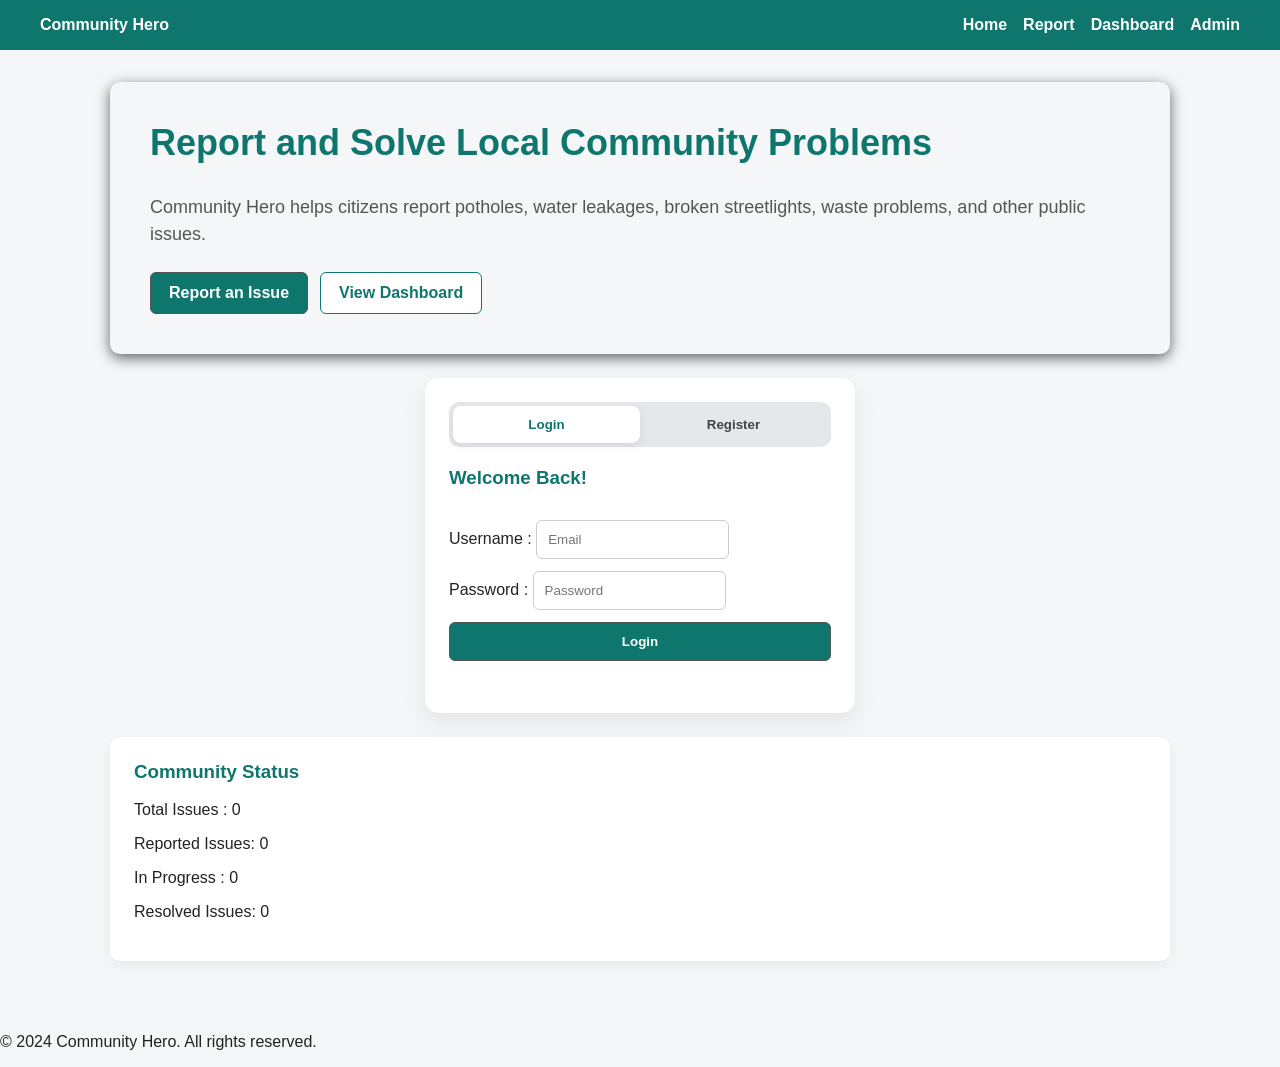
==== frontend/index.html @ 8b9e60cc "login and register module" ====
<!doctype html>
<html lang="en">
  <head>
    <meta charset="UTF-8" />
    <meta name="viewport" content="width=device-width, initial-scale=1.0" />
    <title>Community Hero</title>
    <link rel="stylesheet" href="style.css" />
  </head>
  <body data-page="home">
    <header class="topbar">
      <a class="brand" href="index.html">Community Hero</a>
      <nav>
        <a href="index.html">Home</a>
        <a href="report.html">Report</a>
        <a href="dashboard.html">Dashboard</a>
        <a href="admin.html">Admin</a>
      </nav>
    </header>

    <main>
      <section class="hero">
        <h1>Report and Solve Local Community Problems</h1>
        <p>
          Community Hero helps citizens report potholes, water leakages, broken
          streetlights, waste problems, and other public issues.
        </p>

        <div class="hero-actions">
          <a href="report.html" class="btn primary">Report an Issue</a>
          <a href="dashboard.html" class="btn secondary">View Dashboard</a>
        </div>
      </section>

      <section class="auth-section">
        <div class="auth-card">
          <div class="auth-tabs">
            <button class="auth-tab active" id="showLoginBtn" type="button">
              Login
            </button>
            <button class="auth-tab" id="showRegisterBtn" type="button">
              Register
            </button>
          </div>

          <form id="loginForm" class="auth-form">
            <h3>Welcome Back!</h3>
            <label for="loginEmail"
              >Username :
              <input
                type="email"
                id="loginEmail"
                placeholder="Email"
                required
              />
            </label>
            <label for="loginPassword"
              >Password :
              <input
                type="password"
                id="loginPassword"
                placeholder="Password"
                required
              />
            </label>
            <button class="btn primary" type="submit">Login</button>

            <p id="loginMessage"></p>
          </form>

          <form id="registerForm" class="auth-form hidden">
            <h3>Create an Account</h3>
            <label for="registerName"
              >Full Name :
              <input
                type="text"
                id="registerName"
                placeholder="Full Name"
                required
            /></label>
            <label for="registerEmail"
              >Email :
              <input
                type="email"
                id="registerEmail"
                placeholder="Email"
                required
            /></label>
            <label for="registerPassword"
              >Password :
              <input
                type="password"
                id="registerPassword"
                placeholder="Password"
                required
              />
            </label>
            <label for="confirmPassword"
              >Confirm Password :
              <input
                type="password"
                id="confirmPassword"
                placeholder="Confirm Password"
                required
            /></label>
            <button class="btn primary" type="submit">Register</button>

            <p id="registerMessage"></p>
          </form>
        </div>
      </section>

      <section class="card">
        <h3>Community Status</h3>

        <div id="communityStatus">
          <p>Total Issues : <span id="totalIssues">0</span></p>
          <p>Reported Issues: <span id="reportedIssues">0</span></p>
          <p>In Progress : <span id="inProgressIssues">0</span></p>
          <p>Resolved Issues: <span id="resolvedIssues">0</span></p>
        </div>
      </section>
    </main>

    <footer>
      <p>&copy; 2024 Community Hero. All rights reserved.</p>
    </footer>

    <script src="script.js"></script>
  </body>
</html>
---- frontend/style.css ----
* {
  box-sizing: border-box;
}

body {
  margin: 0;
  font-family: Arial, sans-serif;
  background-color: #f4f6f8;
  color: #222;
}

.topbar {
  background: #0f766e;
  color: #fff;
  padding: 16px 40px;
  display: flex;
  justify-content: space-between;
  align-items: center;
}

.topbar h2 {
  margin: 0;
  font-size: 1.5rem;
}

.topbar nav {
  display: flex;
  gap: 16px;
}

.topbar a {
  color: #fff;
  text-decoration: none;
  font-weight: bold;
}

.topbar a:hover {
  border: 1px solid #fff;
  border-radius: 4px;
  padding: 3px 6px;
  text-decoration: underline;
  color: brown;
}

main {
  max-width: 1100px;
  margin: 0 auto;
  padding: 32px 20px;
}

.hero {
  background: #f4f6f8;
  padding: 40px;
  border-radius: 10px;
  margin-bottom: 24px;
  box-shadow: 0 4px 14px rgba(0, 0, 0, 0.6);
}

.hero h1 {
  margin-top: 0;
  font-size: 36px;
  color: #0f766e;
}

.hero p {
  font-size: 18px;
  line-height: 1.5;
  color: #555;
}

.hero-actions {
  margin-top: 24px;
  display: flex;
  gap: 12px;
  flex-wrap: wrap;
}

.btn {
  border: #555;
  padding: 11px 18px;
  border-radius: 6px;
  cursor: pointer;
  text-decoration: none;
  font-weight: bold;
  display: inline-block;
  border: 1px solid #555;
}

.btn.primary {
  background: #0f766e;
  color: #fff;
}

.btn.secondary {
  background: #fff;
  color: #0f766e;
  border: 1px solid #0f766e;
}

.btn:hover {
  opacity: 1.9;
  cursor: pointer;
  color: bisque;
}

.cards {
  display: grid;
  grid-template-columns: repeat(auto-fit, minmax(250px, 1fr));
  gap: 24px;
}

.auth-section {
  display: flex;
  justify-content: center;
  margin-bottom: 24px;
}

.auth-card {
  width: 100%;
  max-width: 430px;
  background: white;
  padding: 24px;
  border-radius: 14px;
  box-shadow: 0 8px 24px rgba(0, 0, 0, 0.08);
}

.auth-tabs {
  display: grid;
  grid-template-columns: 1fr 1fr;
  background: #e5e7eb;
  padding: 4px;
  border-radius: 10px;
  margin-bottom: 20px;
}

.auth-tab {
  border: none;
  background: transparent;
  padding: 11px;
  border-radius: 8px;
  cursor: pointer;
  font-weight: bold;
  color: #444;
}

.auth-tab.active {
  background: white;
  color: #0f766e;
  box-shadow: 0 3px 10px rgba(0, 0, 0, 0.08);
}

.auth-form h3 {
  margin-top: 0;
  color: #0f766e;
}

.hidden {
  display: none;
}

.card {
  background: white;
  padding: 24px;
  border-radius: 10px;
  margin-bottom: 24px;
  box-shadow: 0 4px 14px rgba(0, 0, 0, 0.06);
}

.card h3 {
  margin-top: 0;
  color: #0f766e;
}

form {
  display: flex;
  flex-direction: column;
  gap: 12px;
}

input,
textarea,
select {
  padding: 11px;
  border: 1px solid #ccc;
  border-radius: 6px;
}

#loginMessage,
#registerMessage {
  margin-bottom: 0;
  font-weight: bold;
}

.success {
  color: green;
}

.error {
  color: red;
}

#statsBox p {
  font-size: 17px;
  margin: 8px 0;
}

#statsBox span {
  font-weight: bold;
  color: #0f766e;
}

@media (max-width: 700px) {
  .topbar {
    flex-direction: column;
    gap: 12px;
    align-items: flex-start;
  }

  .cards {
    grid-template-columns: 1fr;
  }

  .hero {
    padding: 24px;
  }

  .hero h1 {
    font-size: 28px;
  }
}
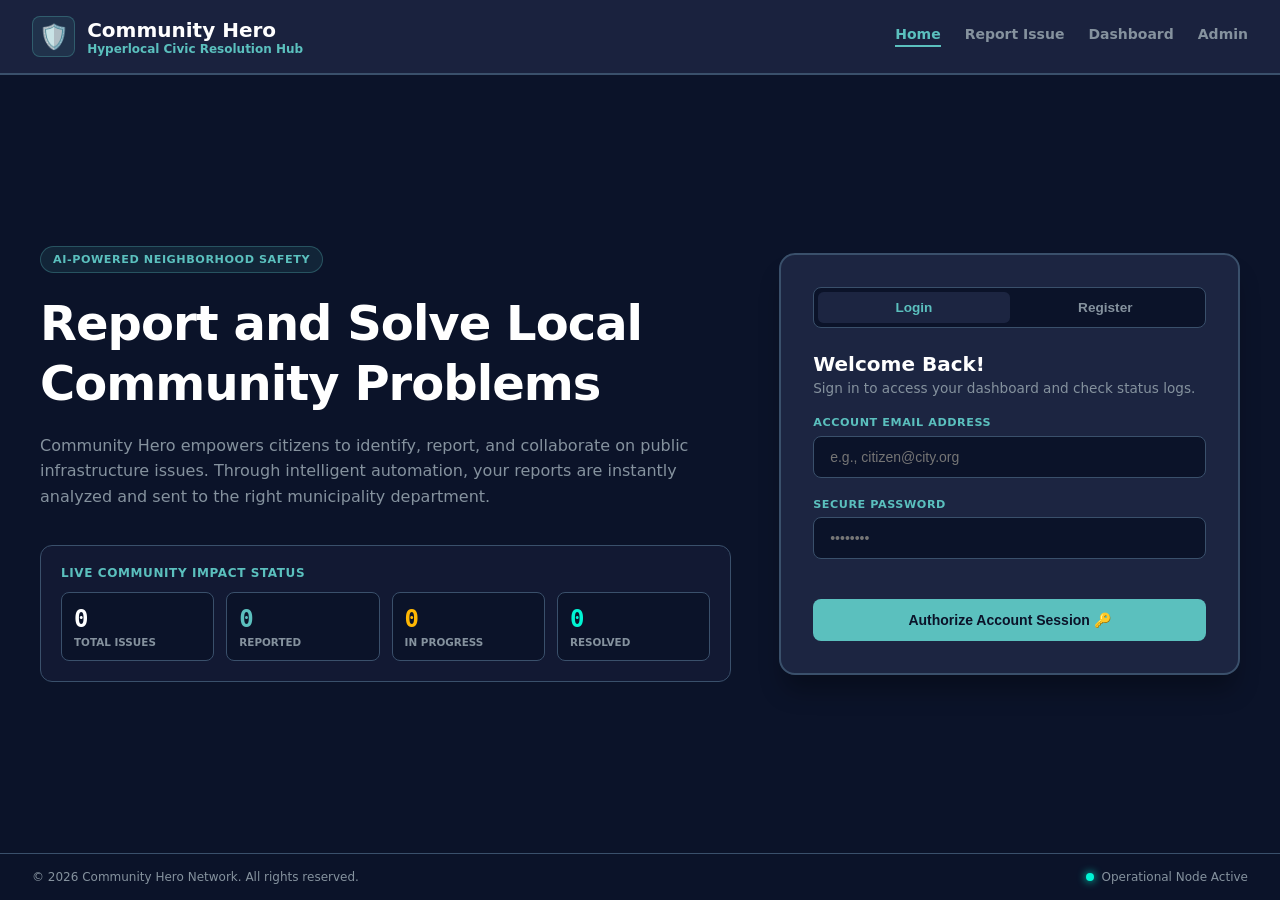
==== commit d36fbb46: "4 functionality done" ====
--- a/frontend/index.html
+++ b/frontend/index.html
@@ -1,130 +1,124 @@
-<!doctype html>
+<!DOCTYPE html>
 <html lang="en">
-  <head>
-    <meta charset="UTF-8" />
-    <meta name="viewport" content="width=device-width, initial-scale=1.0" />
-    <title>Community Hero</title>
-    <link rel="stylesheet" href="style.css" />
-  </head>
-  <body data-page="home">
-    <header class="topbar">
-      <a class="brand" href="index.html">Community Hero</a>
-      <nav>
-        <a href="index.html">Home</a>
-        <a href="report.html">Report</a>
-        <a href="dashboard.html">Dashboard</a>
-        <a href="admin.html">Admin</a>
-      </nav>
+<head>
+    <meta charset="UTF-8">
+    <meta name="viewport" content="width=device-width, initial-scale=1.0">
+    <title>Community Hero - Hyperlocal Civic Action Hub</title>
+    <link rel="stylesheet" href="style.css">
+</head>
+<body>
+
+    <header class="app-header">
+        <div class="brand-section">
+            <span class="brand-icon">🛡️</span>
+            <div class="brand-text">
+                <h1>Community Hero</h1>
+                <p>Hyperlocal Civic Resolution Hub</p>
+            </div>
+        </div>
+        <nav class="nav-menu">
+            <a href="#" class="nav-link active">Home</a>
+            <a href="/report.html" class="nav-link">Report Issue</a>
+            <a href="/dashboard.html" class="nav-link">Dashboard</a>
+            <a href="/admin.html" class="nav-link">Admin</a>
+        </nav>
     </header>
 
-    <main>
-      <section class="hero">
-        <h1>Report and Solve Local Community Problems</h1>
-        <p>
-          Community Hero helps citizens report potholes, water leakages, broken
-          streetlights, waste problems, and other public issues.
-        </p>
+    <main class="landing-hero-container">
+        <div class="landing-grid">
+            
+            <div class="hero-text-pane">
+                <span class="hero-badge">AI-Powered Neighborhood Safety</span>
+                <h2 class="hero-headline">Report and Solve Local Community Problems</h2>
+                <p class="hero-subtext">
+                    Community Hero empowers citizens to identify, report, and collaborate on public infrastructure issues. Through intelligent automation, your reports are instantly analyzed and sent to the right municipality department.
+                </p>
+                
+                <div class="mini-dashboard">
+                    <h3 class="panel-subtitle">Live Community Impact Status</h3>
+                    <div class="metrics-row">
+                        <div class="metric-pill">
+                            <span class="metric-num" id="count-total">0</span>
+                            <span class="metric-lbl">Total Issues</span>
+                        </div>
+                        <div class="metric-pill">
+                            <span class="metric-num text-reported" id="count-reported">0</span>
+                            <span class="metric-lbl">Reported</span>
+                        </div>
+                        <div class="metric-pill">
+                            <span class="metric-num text-progress" id="count-progress">0</span>
+                            <span class="metric-lbl">In Progress</span>
+                        </div>
+                        <div class="metric-pill">
+                            <span class="metric-num text-resolved" id="count-resolved">0</span>
+                            <span class="metric-lbl">Resolved</span>
+                        </div>
+                    </div>
+                </div>
+            </div>
 
-        <div class="hero-actions">
-          <a href="report.html" class="btn primary">Report an Issue</a>
-          <a href="dashboard.html" class="btn secondary">View Dashboard</a>
+            <div class="hero-auth-pane">
+                <div class="auth-card">
+                    <div class="auth-toggle-bar">
+                        <button id="showLoginBtn" class="toggle-tab-action active">Login</button>
+                        <button id="showRegisterBtn" class="toggle-tab-action">Register</button>
+                    </div>
+
+                    <form id="loginForm" class="auth-form-module">
+                        <div class="form-header">
+                            <h3>Welcome Back!</h3>
+                            <p>Sign in to access your dashboard and check status logs.</p>
+                        </div>
+                        <div class="field-group">
+                            <label class="field-label">Account Email Address</label>
+                            <input type="email" id="loginEmail" required placeholder="e.g., citizen@city.org" class="form-field">
+                        </div>
+                        <div class="field-group">
+                            <label class="field-label">Secure Password</label>
+                            <input type="password" id="loginPassword" required placeholder="••••••••" class="form-field">
+                        </div>
+                        <p id="loginMessage" class="status-msg"></p>
+                        <button type="submit" class="action-submit-btn">Authorize Account Session 🔑</button>
+                    </form>
+
+                    <form id="registerForm" class="auth-form-module hidden">
+                        <div class="form-header">
+                            <h3>Join the Movement</h3>
+                            <p>Create an account to track issues and earn community points.</p>
+                        </div>
+                        <div class="field-group">
+                            <label class="field-label">Full Name</label>
+                            <input type="text" id="registerName" required placeholder="e.g., Jane Doe" class="form-field">
+                        </div>
+                        <div class="field-group">
+                            <label class="field-label">Email Address</label>
+                            <input type="email" id="registerEmail" required placeholder="e.g., name@domain.com" class="form-field">
+                        </div>
+                        <div class="field-group">
+                            <label class="field-label">Password</label>
+                            <input type="password" id="registerPassword" required placeholder="Min. 8 characters with numbers" class="form-field">
+                        </div>
+                        <div class="field-group">
+                            <label class="field-label">Confirm Password</label>
+                            <input type="password" id="confirmPassword" required placeholder="Verify password entry match" class="form-field">
+                        </div>
+                        <p id="registerMessage" class="status-msg"></p>
+                        <button type="submit" class="action-submit-btn register-variant">Create Citizen Profile ✨</button>
+                    </form>
+                </div>
+            </div>
+
         </div>
-      </section>
-
-      <section class="auth-section">
-        <div class="auth-card">
-          <div class="auth-tabs">
-            <button class="auth-tab active" id="showLoginBtn" type="button">
-              Login
-            </button>
-            <button class="auth-tab" id="showRegisterBtn" type="button">
-              Register
-            </button>
-          </div>
-
-          <form id="loginForm" class="auth-form">
-            <h3>Welcome Back!</h3>
-            <label for="loginEmail"
-              >Username :
-              <input
-                type="email"
-                id="loginEmail"
-                placeholder="Email"
-                required
-              />
-            </label>
-            <label for="loginPassword"
-              >Password :
-              <input
-                type="password"
-                id="loginPassword"
-                placeholder="Password"
-                required
-              />
-            </label>
-            <button class="btn primary" type="submit">Login</button>
-
-            <p id="loginMessage"></p>
-          </form>
-
-          <form id="registerForm" class="auth-form hidden">
-            <h3>Create an Account</h3>
-            <label for="registerName"
-              >Full Name :
-              <input
-                type="text"
-                id="registerName"
-                placeholder="Full Name"
-                required
-            /></label>
-            <label for="registerEmail"
-              >Email :
-              <input
-                type="email"
-                id="registerEmail"
-                placeholder="Email"
-                required
-            /></label>
-            <label for="registerPassword"
-              >Password :
-              <input
-                type="password"
-                id="registerPassword"
-                placeholder="Password"
-                required
-              />
-            </label>
-            <label for="confirmPassword"
-              >Confirm Password :
-              <input
-                type="password"
-                id="confirmPassword"
-                placeholder="Confirm Password"
-                required
-            /></label>
-            <button class="btn primary" type="submit">Register</button>
-
-            <p id="registerMessage"></p>
-          </form>
-        </div>
-      </section>
-
-      <section class="card">
-        <h3>Community Status</h3>
-
-        <div id="communityStatus">
-          <p>Total Issues : <span id="totalIssues">0</span></p>
-          <p>Reported Issues: <span id="reportedIssues">0</span></p>
-          <p>In Progress : <span id="inProgressIssues">0</span></p>
-          <p>Resolved Issues: <span id="resolvedIssues">0</span></p>
-        </div>
-      </section>
     </main>
 
-    <footer>
-      <p>&copy; 2024 Community Hero. All rights reserved.</p>
+    <footer class="app-footer">
+        <p>&copy; 2026 Community Hero Network. All rights reserved.</p>
+        <div class="footer-status-hook">
+            <span class="live-status-dot"></span>
+            <p>Operational Node Active</p>
+        </div>
     </footer>
 
     <script src="script.js"></script>
-  </body>
-</html>
+</body>
+</html>
--- a/frontend/style.css
+++ b/frontend/style.css
@@ -1,230 +1,527 @@
+/* ==========================================================================
+   1. GLOBAL PROJECT LAYOUT VARIABLES
+   ========================================================================== */
+:root {
+  --bg-universe: #0b1329; /* Dark Blue Chassis Base */
+  --bg-card: #1c2541; /* Lighter Container Indigo Surface */
+  --bg-fields: #0b1329; /* Field backgrounds */
+  --slate-border: #3a506b; /* Structured Borders */
+  --white-glow: #ffffff;
+  --text-muted: #85929e;
+
+  --brand-mint: #5bc0be; /* App Focus Theme Accent */
+  --brand-mint-glow: #6fffe9;
+  --danger-rose: #ff3366;
+  --success-emerald: #00f5d4;
+}
+
 * {
   box-sizing: border-box;
+  margin: 0;
+  padding: 0;
 }
 
 body {
-  margin: 0;
-  font-family: Arial, sans-serif;
-  background-color: #f4f6f8;
-  color: #222;
-}
-
-.topbar {
-  background: #0f766e;
-  color: #fff;
-  padding: 16px 40px;
+  background-color: var(--bg-universe);
+  color: var(--white-glow);
+  font-family:
+    ui-sans-serif,
+    system-ui,
+    -apple-system,
+    sans-serif;
+  height: 100vh;
+  display: flex;
+  flex-direction: column;
+  overflow: hidden;
+}
+
+/* ==========================================================================
+   2. PINNED APP HEADER MECHANICS
+   ========================================================================== */
+.app-header {
+  background-color: rgba(28, 37, 65, 0.9);
+  backdrop-filter: blur(10px);
+  border-bottom: 2px solid var(--slate-border);
+  padding: 1rem 2rem;
   display: flex;
   justify-content: space-between;
   align-items: center;
-}
-
-.topbar h2 {
-  margin: 0;
+  flex-shrink: 0;
+  z-index: 100;
+}
+
+.brand-section {
+  display: flex;
+  align-items: center;
+  gap: 0.75rem;
+}
+
+.brand-icon {
   font-size: 1.5rem;
-}
-
-.topbar nav {
-  display: flex;
-  gap: 16px;
-}
-
-.topbar a {
-  color: #fff;
+  background: rgba(91, 192, 190, 0.1);
+  padding: 0.35rem;
+  border-radius: 0.5rem;
+  border: 1px solid rgba(91, 192, 190, 0.3);
+}
+
+.brand-text h1 {
+  font-size: 1.25rem;
+  font-weight: 800;
+  color: var(--white-glow);
+  line-height: 1.2;
+}
+
+.brand-text p {
+  font-size: 0.75rem;
+  color: var(--brand-mint);
+  font-weight: 600;
+}
+
+.nav-menu {
+  display: flex;
+  gap: 1.5rem;
+}
+
+.nav-link {
+  color: var(--text-muted);
   text-decoration: none;
-  font-weight: bold;
-}
-
-.topbar a:hover {
-  border: 1px solid #fff;
-  border-radius: 4px;
-  padding: 3px 6px;
-  text-decoration: underline;
-  color: brown;
-}
-
-main {
-  max-width: 1100px;
+  font-size: 0.875rem;
+  font-weight: 600;
+  transition: color 0.2s ease;
+  padding-bottom: 0.2rem;
+}
+
+.nav-link:hover,
+.nav-link.active {
+  color: var(--white-glow);
+}
+
+.nav-link.active {
+  color: var(--brand-mint);
+  border-bottom: 2px solid var(--brand-mint);
+}
+
+/* ==========================================================================
+   3. HERO PANE COLUMN ROW LAYOUT
+   ========================================================================== */
+.landing-hero-container {
+  flex: 1;
+  display: flex;
+  align-items: center;
+  justify-content: center;
+  padding: 2rem;
+  overflow-y: auto;
+}
+
+.landing-grid {
+  width: 100%;
+  max-width: 1200px;
+  display: grid;
+  grid-template-columns: 1fr;
+  gap: 3rem;
+  align-items: center;
+}
+
+@media (min-width: 992px) {
+  .landing-grid {
+    grid-template-columns: 1.2fr 0.8fr;
+  }
+}
+
+.hero-text-pane {
+  display: flex;
+  flex-direction: column;
+  gap: 1.25rem;
+}
+
+.hero-badge {
+  background: rgba(91, 192, 190, 0.1);
+  border: 1px solid rgba(91, 192, 190, 0.3);
+  color: var(--brand-mint);
+  font-size: 0.7rem;
+  font-weight: 700;
+  text-transform: uppercase;
+  letter-spacing: 0.05em;
+  padding: 0.35rem 0.75rem;
+  border-radius: 9999px;
+  align-self: flex-start;
+}
+
+.hero-headline {
+  font-size: 2.25rem;
+  font-weight: 800;
+  line-height: 1.25;
+  letter-spacing: -0.02em;
+}
+
+@media (min-width: 768px) {
+  .hero-headline {
+    font-size: 3rem;
+  }
+}
+
+.hero-subtext {
+  font-size: 1rem;
+  line-height: 1.6;
+  color: var(--text-muted);
+}
+
+/* ==========================================================================
+   4. STATS MONITOR METRIC DISPLAY PANELS
+   ========================================================================== */
+.mini-dashboard {
+  background-color: rgba(28, 37, 65, 0.4);
+  border: 1px solid var(--slate-border);
+  padding: 1.25rem;
+  border-radius: 0.75rem;
+  margin-top: 1rem;
+}
+
+.panel-subtitle {
+  font-size: 0.75rem;
+  text-transform: uppercase;
+  letter-spacing: 0.05em;
+  color: var(--brand-mint);
+  margin-bottom: 0.75rem;
+  font-weight: 700;
+}
+
+.metrics-row {
+  display: grid;
+  grid-template-columns: repeat(2, 1fr);
+  gap: 0.75rem;
+}
+
+@media (min-width: 576px) {
+  .metrics-row {
+    grid-template-columns: repeat(4, 1fr);
+  }
+}
+
+.metric-pill {
+  background-color: var(--bg-fields);
+  border: 1px solid var(--slate-border);
+  padding: 0.75rem;
+  border-radius: 0.5rem;
+  display: flex;
+  flex-direction: column;
+}
+
+.metric-num {
+  font-size: 1.5rem;
+  font-weight: 800;
+  font-family: monospace;
+}
+
+.metric-lbl {
+  font-size: 0.65rem;
+  color: var(--text-muted);
+  font-weight: 700;
+  text-transform: uppercase;
+  margin-top: 0.15rem;
+}
+
+.text-reported {
+  color: var(--brand-mint);
+}
+.text-progress {
+  color: #ffb703;
+}
+.text-resolved {
+  color: var(--success-emerald);
+}
+
+/* ==========================================================================
+   5. PROFILE AUTH PORTAL CONTAINER CARD
+   ========================================================================== */
+.auth-card {
+  background-color: var(--bg-card);
+  border: 2px solid var(--slate-border);
+  border-radius: 1rem;
+  padding: 2rem;
+  box-shadow: 0 20px 25px -5px rgba(0, 0, 0, 0.3);
+}
+
+.auth-toggle-bar {
+  display: flex;
+  background-color: var(--bg-universe);
+  padding: 0.25rem;
+  border-radius: 0.5rem;
+  border: 1px solid var(--slate-border);
+  margin-bottom: 1.5rem;
+}
+
+.toggle-tab-action {
+  flex: 1;
+  padding: 0.5rem 0;
+  background: transparent;
+  border: none;
+  color: var(--text-muted);
+  font-size: 0.85rem;
+  font-weight: 700;
+  cursor: pointer;
+  border-radius: 0.35rem;
+  transition: all 0.2s ease;
+}
+
+.toggle-tab-action.active {
+  background-color: var(--bg-card);
+  color: var(--brand-mint);
+}
+
+.auth-form-module {
+  display: flex;
+  flex-direction: column;
+  gap: 1.25rem;
+}
+
+.form-header h3 {
+  font-size: 1.25rem;
+  font-weight: 700;
+}
+
+.form-header p {
+  font-size: 0.85rem;
+  color: var(--text-muted);
+  margin-top: 0.25rem;
+}
+
+.field-group {
+  display: flex;
+  flex-direction: column;
+  gap: 0.4rem;
+}
+
+.field-label {
+  font-size: 0.7rem;
+  font-weight: 700;
+  text-transform: uppercase;
+  color: var(--brand-mint);
+  letter-spacing: 0.05em;
+}
+
+.form-field {
+  width: 100%;
+  padding: 0.75rem 1rem;
+  background-color: var(--bg-fields);
+  border: 1px solid var(--slate-border);
+  border-radius: 0.5rem;
+  color: white;
+  font-size: 0.875rem;
+  transition: border-color 0.2s;
+}
+
+.form-field:focus {
+  outline: none;
+  border-color: var(--brand-mint);
+}
+
+.action-submit-btn {
+  width: 100%;
+  background-color: var(--brand-mint);
+  color: var(--bg-universe);
+  font-weight: 700;
+  font-size: 0.875rem;
+  padding: 0.8rem 0;
+  border: none;
+  border-radius: 0.5rem;
+  cursor: pointer;
+  transition: background 0.2s;
+}
+
+.action-submit-btn:hover {
+  background-color: var(--brand-mint-glow);
+}
+
+.action-submit-btn.register-variant {
+  background-color: var(--success-emerald);
+}
+
+/* ==========================================================================
+   6. APP FOOTER FRAME
+   ========================================================================== */
+.app-footer {
+  background-color: var(--bg-universe);
+  border-top: 1px solid var(--slate-border);
+  padding: 1rem 2rem;
+  display: flex;
+  justify-content: space-between;
+  align-items: center;
+  font-size: 0.75rem;
+  color: var(--text-muted);
+  flex-shrink: 0;
+}
+
+.footer-status-hook {
+  display: flex;
+  align-items: center;
+  gap: 0.5rem;
+}
+
+.live-status-dot {
+  height: 0.5rem;
+  width: 0.5rem;
+  background-color: var(--success-emerald);
+  border-radius: 50%;
+  box-shadow: 0 0 8px var(--success-emerald);
+}
+
+.hidden {
+  display: none !important;
+}
+.status-msg {
+  font-size: 0.75rem;
+  font-weight: 600;
+}
+.error {
+  color: var(--danger-rose);
+}
+.success {
+  color: var(--success-emerald);
+}
+
+/* ==========================================================================
+   PAGE-SPECIFIC UTILITIES (Add to bottom of style.css)
+   ========================================================================== */
+
+/* 1. Admin Control Layouts */
+.admin-grid {
+  width: 100%;
+  max-width: 1400px;
   margin: 0 auto;
-  padding: 32px 20px;
-}
-
-.hero {
-  background: #f4f6f8;
-  padding: 40px;
-  border-radius: 10px;
-  margin-bottom: 24px;
-  box-shadow: 0 4px 14px rgba(0, 0, 0, 0.6);
-}
-
-.hero h1 {
-  margin-top: 0;
-  font-size: 36px;
-  color: #0f766e;
-}
-
-.hero p {
-  font-size: 18px;
-  line-height: 1.5;
-  color: #555;
-}
-
-.hero-actions {
-  margin-top: 24px;
-  display: flex;
-  gap: 12px;
-  flex-wrap: wrap;
-}
-
-.btn {
-  border: #555;
-  padding: 11px 18px;
-  border-radius: 6px;
+  padding: 2rem;
+  display: flex;
+  flex-direction: column;
+  gap: 2rem;
+  overflow-y: auto;
+}
+
+.admin-card {
+  background-color: var(--bg-card);
+  border: 2px solid var(--slate-border);
+  border-radius: 1rem;
+  padding: 1.5rem;
+  box-shadow: 0 10px 15px -3px rgba(0, 0, 0, 0.3);
+}
+
+.table-wrapper {
+  width: 100%;
+  overflow-x: auto;
+  margin-top: 1rem;
+  border-radius: 0.5rem;
+  border: 1px solid var(--slate-border);
+}
+
+.custom-table {
+  width: 100%;
+  border-collapse: collapse;
+  text-align: left;
+  font-size: 0.875rem;
+  background-color: var(--bg-fields);
+}
+
+.custom-table th {
+  background-color: rgba(28, 37, 65, 0.8);
+  color: var(--brand-mint);
+  padding: 0.75rem 1rem;
+  font-weight: 700;
+  text-transform: uppercase;
+  font-size: 0.75rem;
+  border-bottom: 2px solid var(--slate-border);
+}
+
+.custom-table td {
+  padding: 1rem;
+  border-bottom: 1px solid var(--slate-border);
+  color: var(--white-glow);
+}
+
+.custom-table tr:hover {
+  background-color: rgba(58, 80, 107, 0.2);
+}
+
+/* Status Badges */
+.badge {
+  display: inline-block;
+  padding: 0.25rem 0.5rem;
+  border-radius: 0.25rem;
+  font-size: 0.75rem;
+  font-weight: 700;
+  text-transform: uppercase;
+}
+.badge-pending {
+  bg-color: #f1c40f;
+  color: #0b1329;
+  background: #f39c12;
+}
+.badge-progress {
+  background: #3498db;
+  color: white;
+}
+.badge-resolved {
+  background: var(--success-emerald);
+  color: var(--bg-deep-space);
+}
+
+/* 2. Interactive Dashboard Layouts */
+.dashboard-container {
+  flex: 1;
+  display: flex;
+  flex-direction: column;
+  padding: 2rem;
+  gap: 2rem;
+  overflow-y: auto;
+}
+
+.main-stats-strip {
+  display: grid;
+  grid-template-columns: repeat(auto-fit, minmax(240px, 1fr));
+  gap: 1.5rem;
+}
+
+.interactive-visuals-grid {
+  display: grid;
+  grid-template-columns: 1fr;
+  gap: 1.5rem;
+}
+
+@media (min-width: 992px) {
+  .interactive-visuals-grid {
+    grid-template-columns: 1.2fr 0.8fr;
+  }
+}
+
+.chart-placeholder-card {
+  min-height: 300px;
+  display: flex;
+  flex-direction: column;
+  justify-content: space-between;
+}
+
+.mock-chart-element {
+  flex: 1;
+  border: 1px dashed var(--slate-border);
+  margin-top: 1rem;
+  border-radius: 0.5rem;
+  background: rgba(11, 19, 41, 0.4);
+  display: flex;
+  align-items: center;
+  justify-content: center;
+  color: var(--text-muted);
+  font-size: 0.875rem;
+}
+
+/* 3. Dropdown styling fix for Admin Actions */
+.select-field {
+  background-color: var(--bg-fields);
+  border: 1px solid var(--slate-border);
+  color: white;
+  padding: 0.4rem 0.6rem;
+  border-radius: 0.35rem;
+  font-size: 0.85rem;
   cursor: pointer;
-  text-decoration: none;
-  font-weight: bold;
-  display: inline-block;
-  border: 1px solid #555;
-}
-
-.btn.primary {
-  background: #0f766e;
-  color: #fff;
-}
-
-.btn.secondary {
-  background: #fff;
-  color: #0f766e;
-  border: 1px solid #0f766e;
-}
-
-.btn:hover {
-  opacity: 1.9;
-  cursor: pointer;
-  color: bisque;
-}
-
-.cards {
-  display: grid;
-  grid-template-columns: repeat(auto-fit, minmax(250px, 1fr));
-  gap: 24px;
-}
-
-.auth-section {
-  display: flex;
-  justify-content: center;
-  margin-bottom: 24px;
-}
-
-.auth-card {
-  width: 100%;
-  max-width: 430px;
-  background: white;
-  padding: 24px;
-  border-radius: 14px;
-  box-shadow: 0 8px 24px rgba(0, 0, 0, 0.08);
-}
-
-.auth-tabs {
-  display: grid;
-  grid-template-columns: 1fr 1fr;
-  background: #e5e7eb;
-  padding: 4px;
-  border-radius: 10px;
-  margin-bottom: 20px;
-}
-
-.auth-tab {
-  border: none;
-  background: transparent;
-  padding: 11px;
-  border-radius: 8px;
-  cursor: pointer;
-  font-weight: bold;
-  color: #444;
-}
-
-.auth-tab.active {
-  background: white;
-  color: #0f766e;
-  box-shadow: 0 3px 10px rgba(0, 0, 0, 0.08);
-}
-
-.auth-form h3 {
-  margin-top: 0;
-  color: #0f766e;
-}
-
-.hidden {
-  display: none;
-}
-
-.card {
-  background: white;
-  padding: 24px;
-  border-radius: 10px;
-  margin-bottom: 24px;
-  box-shadow: 0 4px 14px rgba(0, 0, 0, 0.06);
-}
-
-.card h3 {
-  margin-top: 0;
-  color: #0f766e;
-}
-
-form {
-  display: flex;
-  flex-direction: column;
-  gap: 12px;
-}
-
-input,
-textarea,
-select {
-  padding: 11px;
-  border: 1px solid #ccc;
-  border-radius: 6px;
-}
-
-#loginMessage,
-#registerMessage {
-  margin-bottom: 0;
-  font-weight: bold;
-}
-
-.success {
-  color: green;
-}
-
-.error {
-  color: red;
-}
-
-#statsBox p {
-  font-size: 17px;
-  margin: 8px 0;
-}
-
-#statsBox span {
-  font-weight: bold;
-  color: #0f766e;
-}
-
-@media (max-width: 700px) {
-  .topbar {
-    flex-direction: column;
-    gap: 12px;
-    align-items: flex-start;
-  }
-
-  .cards {
-    grid-template-columns: 1fr;
-  }
-
-  .hero {
-    padding: 24px;
-  }
-
-  .hero h1 {
-    font-size: 28px;
-  }
-}
+}
+.select-field:focus {
+  outline: none;
+  border-color: var(--brand-mint);
+}
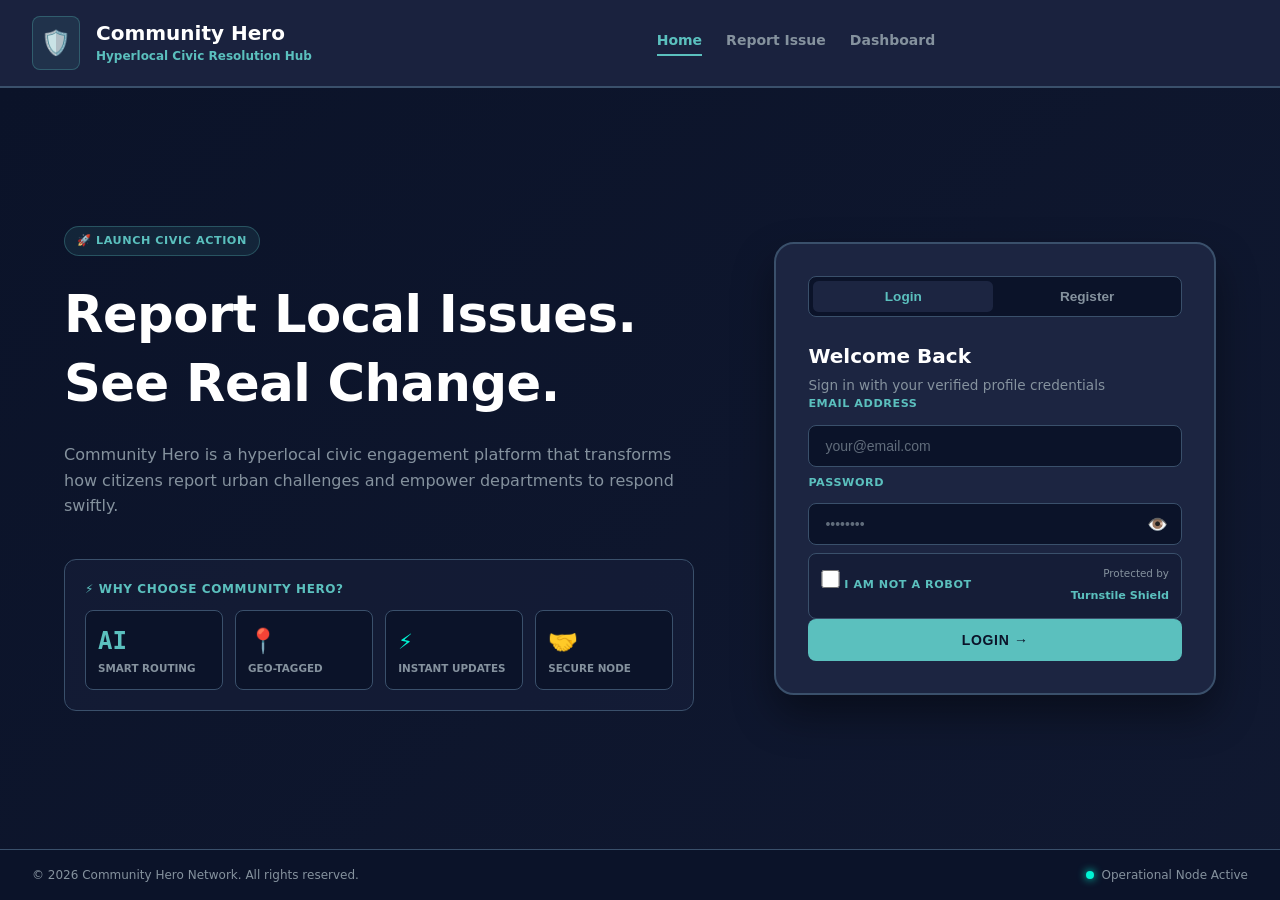
==== commit 0966e61a: "change layout" ====
--- a/frontend/index.html
+++ b/frontend/index.html
@@ -1,11 +1,14 @@
 <!DOCTYPE html>
 <html lang="en">
+
 <head>
     <meta charset="UTF-8">
     <meta name="viewport" content="width=device-width, initial-scale=1.0">
-    <title>Community Hero - Hyperlocal Civic Action Hub</title>
-    <link rel="stylesheet" href="style.css">
+    <title>Community Hero - Secure Citizen Action Hub</title>
+    <link rel="stylesheet" href="css/global.css">
+    <link rel="stylesheet" href="css/home.css">
 </head>
+
 <body>
 
     <header class="app-header">
@@ -17,95 +20,170 @@
             </div>
         </div>
         <nav class="nav-menu">
-            <a href="#" class="nav-link active">Home</a>
-            <a href="/report.html" class="nav-link">Report Issue</a>
-            <a href="/dashboard.html" class="nav-link">Dashboard</a>
-            <a href="/admin.html" class="nav-link">Admin</a>
+            <a href="index.html" class="nav-link active">Home</a>
+            <a href="report.html" class="nav-link">Report Issue</a>
+            <a href="dashboard.html" class="nav-link">Dashboard</a>
+            <a href="admin.html" class="nav-link" style="display: none;">Admin</a>
         </nav>
     </header>
 
     <main class="landing-hero-container">
         <div class="landing-grid">
-            
+
             <div class="hero-text-pane">
-                <span class="hero-badge">AI-Powered Neighborhood Safety</span>
-                <h2 class="hero-headline">Report and Solve Local Community Problems</h2>
+                <span class="hero-badge">🚀 Launch Civic Action</span>
+                <h2 class="hero-headline">Report Local Issues. See Real Change.</h2>
                 <p class="hero-subtext">
-                    Community Hero empowers citizens to identify, report, and collaborate on public infrastructure issues. Through intelligent automation, your reports are instantly analyzed and sent to the right municipality department.
+                    Community Hero is a hyperlocal civic engagement platform that transforms how citizens report urban
+                    challenges and empower departments to respond swiftly.
                 </p>
-                
+
                 <div class="mini-dashboard">
-                    <h3 class="panel-subtitle">Live Community Impact Status</h3>
+                    <h3 class="panel-subtitle">⚡ Why Choose Community Hero?</h3>
                     <div class="metrics-row">
                         <div class="metric-pill">
-                            <span class="metric-num" id="count-total">0</span>
-                            <span class="metric-lbl">Total Issues</span>
-                        </div>
-                        <div class="metric-pill">
-                            <span class="metric-num text-reported" id="count-reported">0</span>
-                            <span class="metric-lbl">Reported</span>
-                        </div>
-                        <div class="metric-pill">
-                            <span class="metric-num text-progress" id="count-progress">0</span>
-                            <span class="metric-lbl">In Progress</span>
-                        </div>
-                        <div class="metric-pill">
-                            <span class="metric-num text-resolved" id="count-resolved">0</span>
-                            <span class="metric-lbl">Resolved</span>
+                            <span class="metric-num text-reported">AI</span>
+                            <span class="metric-lbl">Smart Routing</span>
+                        </div>
+                        <div class="metric-pill">
+                            <span class="metric-num text-progress">📍</span>
+                            <span class="metric-lbl">Geo-Tagged</span>
+                        </div>
+                        <div class="metric-pill">
+                            <span class="metric-num text-resolved">⚡</span>
+                            <span class="metric-lbl">Instant Updates</span>
+                        </div>
+                        <div class="metric-pill">
+                            <span class="metric-num">🤝</span>
+                            <span class="metric-lbl">Secure Node</span>
                         </div>
                     </div>
                 </div>
             </div>
 
-            <div class="hero-auth-pane">
-                <div class="auth-card">
+            <!-- AUTH CARD -->
+            <div class="auth-card">
+                <div id="authFormsWrapper">
                     <div class="auth-toggle-bar">
-                        <button id="showLoginBtn" class="toggle-tab-action active">Login</button>
-                        <button id="showRegisterBtn" class="toggle-tab-action">Register</button>
-                    </div>
-
-                    <form id="loginForm" class="auth-form-module">
+                        <button type="button" class="toggle-tab-action active" id="authToggleLogin"
+                            onclick="toggleAuthTab(true)">
+                            Login
+                        </button>
+                        <button type="button" class="toggle-tab-action" id="authToggleRegister"
+                            onclick="toggleAuthTab(false)">
+                            Register
+                        </button>
+                    </div>
+
+                    <!-- LOGIN FORM -->
+                    <form id="loginForm" class="auth-form-module" style="display: block;" onsubmit="handleLogin(event)">
                         <div class="form-header">
-                            <h3>Welcome Back!</h3>
-                            <p>Sign in to access your dashboard and check status logs.</p>
-                        </div>
-                        <div class="field-group">
-                            <label class="field-label">Account Email Address</label>
-                            <input type="email" id="loginEmail" required placeholder="e.g., citizen@city.org" class="form-field">
-                        </div>
-                        <div class="field-group">
-                            <label class="field-label">Secure Password</label>
-                            <input type="password" id="loginPassword" required placeholder="••••••••" class="form-field">
-                        </div>
-                        <p id="loginMessage" class="status-msg"></p>
-                        <button type="submit" class="action-submit-btn">Authorize Account Session 🔑</button>
+                            <h3>Welcome Back</h3>
+                            <p>Sign in with your verified profile credentials</p>
+                        </div>
+
+                        <div class="field-group">
+                            <label class="field-label">Email Address</label>
+                            <input type="email" id="loginEmail" class="form-field" placeholder="your@email.com"
+                                required />
+                        </div>
+
+                        <div class="field-group">
+                            <label class="field-label">Password</label>
+                            <div class="password-field-container">
+                                <input type="password" id="loginPassword" class="form-field secure-input-padding" placeholder="••••••••"
+                                    required />
+                                <button type="button" class="password-toggle-eye"
+                                    onclick="togglePasswordVisibility('loginPassword')">👁️</button>
+                            </div>
+                        </div>
+
+                        <div class="captcha-verification-box">
+                            <label class="field-label">
+                                <input type="checkbox" id="loginCaptcha" class="captcha-checkbox-input" required />
+                                <span>I am not a robot</span>
+                            </label>
+                            <div class="captcha-branding-sub">
+                                <span class="captcha-lbl-tiny">Protected
+                                    by</span>
+                                <span class="captcha-lbl-brand">Turnstile
+                                    Shield</span>
+                            </div>
+                        </div>
+
+                        <button type="submit" class="action-submit-btn">Login →</button>
                     </form>
 
-                    <form id="registerForm" class="auth-form-module hidden">
+                    <!-- REGISTER FORM -->
+                    <form id="registerForm" class="auth-form-module hidden" style="display: none;"
+                        onsubmit="handleRegister(event)">
                         <div class="form-header">
                             <h3>Join the Movement</h3>
-                            <p>Create an account to track issues and earn community points.</p>
-                        </div>
-                        <div class="field-group">
-                            <label class="field-label">Full Name</label>
-                            <input type="text" id="registerName" required placeholder="e.g., Jane Doe" class="form-field">
-                        </div>
+                            <p>Create your Community Hero profile account</p>
+                        </div>
+
+                        <div class="field-group">
+                            <label class="field-label">Username</label>
+                            <input type="text" id="registerUsername" class="form-field" placeholder="Your username"
+                                required />
+                        </div>
+
                         <div class="field-group">
                             <label class="field-label">Email Address</label>
-                            <input type="email" id="registerEmail" required placeholder="e.g., name@domain.com" class="form-field">
-                        </div>
+                            <input type="email" id="registerEmail" class="form-field" placeholder="your@email.com"
+                                required />
+                        </div>
+
                         <div class="field-group">
                             <label class="field-label">Password</label>
-                            <input type="password" id="registerPassword" required placeholder="Min. 8 characters with numbers" class="form-field">
-                        </div>
+                            <div class="password-field-container">
+                                <input type="password" id="registerPassword" class="form-field secure-input-padding" placeholder="••••••••" required />
+                                <button type="button" class="password-toggle-eye" onclick="togglePasswordVisibility('registerPassword')">👁️</button>
+                            </div>
+                        </div>
+
                         <div class="field-group">
                             <label class="field-label">Confirm Password</label>
-                            <input type="password" id="confirmPassword" required placeholder="Verify password entry match" class="form-field">
-                        </div>
-                        <p id="registerMessage" class="status-msg"></p>
-                        <button type="submit" class="action-submit-btn register-variant">Create Citizen Profile ✨</button>
+                            <div class="password-field-container">
+                                <input type="password" id="confirmPassword" class="form-field secure-input-padding" placeholder="Verify password" required />
+                                <button type="button" class="password-toggle-eye" onclick="togglePasswordVisibility('confirmPassword')">👁️</button>
+                            </div>
+                        </div>
+                        <div class="checkbox-consent-row">
+                            <input type="checkbox" id="registerTerms" class="consent-checkbox-input" required />
+                            <label for="registerTerms">I accept the <a href="#" class="inline-link">Terms of Service</a> and privacy guidelines.</label>
+                        </div>
+
+                        <button type="submit" class="action-submit-btn register-variant">Create Account →</button>
                     </form>
                 </div>
+
+                <div id="otpVerificationModule" class="auth-form-module hidden">
+                    <div class="form-header">
+                        <div class="otp-header-navigation-row">
+                            <button type="button" class="back-arrow-btn" onclick="abortOtpVerification()">←</button>
+                            <h3>Two-Factor Authentication</h3>
+                        </div>
+                        <p class="otp-description-text">We've sent a 6-digit verification code to your email window checkpoint.</p>
+                    </div>
+
+                    <div class="field-group">
+                        <label class="field-label">Enter One-Time Verification Code</label>
+                        <div class="otp-inputs-wrapper">
+                            <input type="text" maxlength="1" class="otp-box" onkeyup="focusNextOtpBox(this, 1)" id="otp1" required />
+                            <input type="text" maxlength="1" class="otp-box" onkeyup="focusNextOtpBox(this, 2)" id="otp2" required />
+                            <input type="text" maxlength="1" class="otp-box" onkeyup="focusNextOtpBox(this, 3)" id="otp3" required />
+                            <input type="text" maxlength="1" class="otp-box" onkeyup="focusNextOtpBox(this, 4)" id="otp4" required />
+                            <input type="text" maxlength="1" class="otp-box" onkeyup="focusNextOtpBox(this, 5)" id="otp5" required />
+                            <input type="text" maxlength="1" class="otp-box" onkeyup="focusNextOtpBox(this, 6)" id="otp6" required />
+                        </div>
+                    </div>
+
+                    <p id="registerMessage" class="status-msg"></p>
+                    <button type="button" class="action-submit-btn" onclick="verifyOtpCode()">Verify Secure Code 🛡️</button>
+                    <p class="otp-resend-prompt-text">Didn't receive code? <a href="#" class="inline-link">Resend OTP</a></p>
+                </div>
+
             </div>
 
         </div>
@@ -119,6 +197,8 @@
         </div>
     </footer>
 
-    <script src="script.js"></script>
+    <script src="js/auth.js"></script>
+
 </body>
+
 </html>
--- a/frontend/css/global.css
+++ b/frontend/css/global.css
@@ -0,0 +1,361 @@
+/* ============================================================================
+   COMMUNITY HERO - GLOBAL STYLES
+   Shared across all pages: header, footer, colors, forms, badges
+   ============================================================================ */
+
+/* ============================================================================
+   1. CSS VARIABLES & DESIGN SYSTEM
+   ============================================================================ */
+
+:root {
+  /* Background Colors */
+  --bg-universe: #0b1329;      /* Dark blue base */
+  --bg-card: #1c2541;          /* Card/container background */
+  --bg-fields: #0b1329;        /* Form field background */
+  
+  /* Border & Accent Colors */
+  --slate-border: #3a506b;     /* Standard border color */
+  --brand-mint: #5bc0be;       /* Primary accent */
+  --brand-mint-glow: #6fffe9;  /* Bright accent hover */
+  
+  /* Status Colors */
+  --danger-rose: #ff3366;      /* Error/delete states */
+  --success-emerald: #00f5d4;  /* Success states */
+  --warning-gold: #f39c12;     /* Warning states */
+  --info-blue: #3498db;        /* Info states */
+  
+  /* Text Colors */
+  --white-glow: #ffffff;       /* Primary text */
+  --text-muted: #85929e;       /* Secondary text */
+  
+  /* Spacing (Rem-based) */
+  --space-xs: 0.25rem;
+  --space-sm: 0.5rem;
+  --space-md: 1rem;
+  --space-lg: 1.5rem;
+  --space-xl: 2rem;
+  --space-2xl: 3rem;
+}
+
+/* ============================================================================
+   2. GLOBAL RESET
+   ============================================================================ */
+
+* {
+  box-sizing: border-box;
+  margin: 0;
+  padding: 0;
+}
+
+html {
+  scroll-behavior: smooth;
+}
+
+body {
+  background-color: var(--bg-universe);
+  color: var(--white-glow);
+  font-family: ui-sans-serif, system-ui, -apple-system, sans-serif;
+  height: 100vh;
+  display: flex;
+  flex-direction: column;
+  overflow: hidden;
+  line-height: 1.5;
+}
+
+/* ============================================================================
+   3. APP HEADER
+   ============================================================================ */
+
+.app-header {
+  background-color: rgba(28, 37, 65, 0.9);
+  backdrop-filter: blur(10px);
+  border-bottom: 2px solid var(--slate-border);
+  padding: var(--space-md) var(--space-xl);
+  display: flex;
+  justify-content: space-between;
+  align-items: center;
+  flex-shrink: 0;
+  z-index: 100;
+  gap: var(--space-xl);
+}
+
+/* Brand Section */
+.brand-section {
+  display: flex;
+  align-items: center;
+  gap: var(--space-md);
+  min-width: fit-content;
+}
+
+.brand-icon {
+  font-size: 1.5rem;
+  background: rgba(91, 192, 190, 0.1);
+  padding: var(--space-sm);
+  border-radius: 0.5rem;
+  border: 1px solid rgba(91, 192, 190, 0.3);
+  display: flex;
+  align-items: center;
+  justify-content: center;
+}
+
+.brand-text h1 {
+  font-size: 1.25rem;
+  font-weight: 800;
+  color: var(--white-glow);
+  line-height: 1.2;
+}
+
+.brand-text p {
+  font-size: 0.75rem;
+  color: var(--brand-mint);
+  font-weight: 600;
+  margin-top: 0.1rem;
+}
+
+/* Navigation Menu */
+.nav-menu {
+  display: flex;
+  gap: var(--space-lg);
+  margin: 0 auto;
+}
+
+.nav-link {
+  color: var(--text-muted);
+  text-decoration: none;
+  font-size: 0.875rem;
+  font-weight: 600;
+  transition: all 0.2s ease;
+  padding-bottom: 0.2rem;
+  border-bottom: 2px solid transparent;
+  position: relative;
+}
+
+.nav-link:hover {
+  color: var(--white-glow);
+}
+
+.nav-link.active {
+  color: var(--brand-mint);
+  border-bottom-color: var(--brand-mint);
+}
+
+/* User Status */
+.user-status {
+  display: flex;
+  align-items: center;
+  gap: var(--space-sm);
+  font-size: 0.875rem;
+  color: var(--text-muted);
+}
+
+/* ============================================================================
+   4. APP FOOTER
+   ============================================================================ */
+
+.app-footer {
+  background-color: var(--bg-universe);
+  border-top: 1px solid var(--slate-border);
+  padding: var(--space-md) var(--space-xl);
+  display: flex;
+  justify-content: space-between;
+  align-items: center;
+  font-size: 0.75rem;
+  color: var(--text-muted);
+  flex-shrink: 0;
+  gap: var(--space-lg);
+}
+
+.footer-status-hook {
+  display: flex;
+  align-items: center;
+  gap: var(--space-sm);
+}
+
+.live-status-dot {
+  height: 0.5rem;
+  width: 0.5rem;
+  background-color: var(--success-emerald);
+  border-radius: 50%;
+  box-shadow: 0 0 8px var(--success-emerald);
+  animation: pulse-success 2s infinite;
+}
+
+/* ============================================================================
+   5. FORM ELEMENTS
+   ============================================================================ */
+
+.field-label {
+  font-size: 0.7rem;
+  font-weight: 700;
+  text-transform: uppercase;
+  color: var(--brand-mint);
+  letter-spacing: 0.05em;
+  display: block;
+  margin-bottom: var(--space-sm);
+}
+
+.form-field {
+  width: 100%;
+  padding: 0.75rem var(--space-md);
+  background-color: var(--bg-fields);
+  border: 1px solid var(--slate-border);
+  border-radius: 0.5rem;
+  color: var(--white-glow);
+  font-size: 0.875rem;
+  transition: border-color 0.2s, box-shadow 0.2s;
+}
+
+.form-field:focus {
+  outline: none;
+  border-color: var(--brand-mint);
+  box-shadow: 0 0 0 3px rgba(91, 192, 190, 0.1);
+}
+
+.form-field::placeholder {
+  color: var(--text-muted);
+  opacity: 0.7;
+}
+
+.select-field {
+  background-color: var(--bg-fields);
+  border: 1px solid var(--slate-border);
+  color: var(--white-glow);
+  padding: 0.4rem 0.6rem;
+  border-radius: 0.35rem;
+  font-size: 0.85rem;
+  cursor: pointer;
+  transition: border-color 0.2s;
+}
+
+.select-field:focus {
+  outline: none;
+  border-color: var(--brand-mint);
+}
+
+/* ============================================================================
+   6. BADGES & STATUS INDICATORS
+   ============================================================================ */
+
+.badge {
+  display: inline-flex;
+  align-items: center;
+  gap: var(--space-xs);
+  padding: 0.25rem 0.5rem;
+  border-radius: 0.25rem;
+  font-size: 0.75rem;
+  font-weight: 700;
+  text-transform: uppercase;
+  white-space: nowrap;
+}
+
+.badge-pending {
+  background-color: rgba(243, 156, 18, 0.2);
+  color: var(--warning-gold);
+}
+
+.badge-progress {
+  background-color: rgba(52, 152, 219, 0.2);
+  color: var(--info-blue);
+}
+
+.badge-resolved {
+  background-color: rgba(0, 245, 212, 0.2);
+  color: var(--success-emerald);
+}
+
+/* ============================================================================
+   7. UTILITY CLASSES
+   ============================================================================ */
+
+.hidden {
+  display: none !important;
+}
+
+.visible {
+  display: block !important;
+}
+
+.status-msg {
+  font-size: 0.75rem;
+  font-weight: 600;
+  margin-top: var(--space-xs);
+}
+
+.error {
+  color: var(--danger-rose);
+}
+
+.success {
+  color: var(--success-emerald);
+}
+
+.warning {
+  color: var(--warning-gold);
+}
+
+.info {
+  color: var(--info-blue);
+}
+
+.text-reported {
+  color: var(--brand-mint);
+}
+
+.text-progress {
+  color: var(--warning-gold);
+}
+
+.text-resolved {
+  color: var(--success-emerald);
+}
+
+.text-muted {
+  color: var(--text-muted);
+}
+
+/* ============================================================================
+   8. RESPONSIVE UTILITIES
+   ============================================================================ */
+
+@media (max-width: 768px) {
+  .app-header {
+    padding: var(--space-md);
+    gap: var(--space-md);
+  }
+
+  .nav-menu {
+    gap: var(--space-md);
+  }
+
+  .nav-link {
+    font-size: 0.75rem;
+  }
+
+  .app-footer {
+    flex-direction: column;
+    text-align: center;
+    gap: var(--space-md);
+  }
+}
+
+@media (max-width: 576px) {
+  .app-header {
+    flex-direction: column;
+    gap: var(--space-sm);
+  }
+
+  .brand-section {
+    width: 100%;
+    justify-content: center;
+  }
+
+  .nav-menu {
+    width: 100%;
+    justify-content: center;
+    flex-wrap: wrap;
+  }
+
+  .nav-link {
+    padding: 0.25rem var(--space-sm);
+  }
+}
--- a/frontend/css/home.css
+++ b/frontend/css/home.css
@@ -0,0 +1,518 @@
+/* ============================================================================
+   COMMUNITY HERO - HOME PAGE STYLES
+   Specific to index.html: landing hero, login form, auth card
+   ============================================================================ */
+
+/* ============================================================================
+   1. LANDING HERO CONTAINER
+   ============================================================================ */
+
+.landing-hero-container {
+    flex: 1;
+    display: flex;
+    align-items: center;
+    justify-content: center;
+    padding: var(--space-2xl) var(--space-xl);
+    overflow-y: auto;
+    background: linear-gradient(135deg, rgba(11, 19, 41, 0.5) 0%, rgba(28, 37, 65, 0.3) 100%);
+}
+
+.landing-grid {
+    width: 100%;
+    max-width: 1200px;
+    display: grid;
+    grid-template-columns: 1fr;
+    gap: var(--space-2xl);
+    align-items: center;
+    padding: var(--space-lg);
+}
+
+@media (min-width: 992px) {
+    .landing-grid {
+        grid-template-columns: 1.2fr 0.8fr;
+    }
+}
+
+@media (max-width: 992px) {
+    .landing-grid {
+        grid-template-columns: 1fr;
+        gap: var(--space-lg);
+    }
+}
+
+@media (max-width: 768px) {
+    .landing-hero-container {
+        padding: var(--space-lg);
+    }
+}
+
+@media (max-width: 576px) {
+    .landing-hero-container {
+        padding: var(--space-md);
+    }
+}
+
+/* ==========================================================================
+   2. HERO TEXT SECTION
+   ========================================================================== */
+.hero-text-pane {
+    display: flex;
+    flex-direction: column;
+    gap: var(--space-lg);
+    padding-right: var(--space-xl);
+}
+
+@media (max-width: 992px) {
+    .hero-text-pane {
+        padding-right: 0;
+    }
+}
+
+.hero-badge {
+    background: rgba(91, 192, 190, 0.1);
+    border: 1px solid rgba(91, 192, 190, 0.3);
+    color: var(--brand-mint);
+    font-size: 0.7rem;
+    font-weight: 700;
+    text-transform: uppercase;
+    letter-spacing: 0.05em;
+    padding: 0.35rem 0.75rem;
+    border-radius: 9999px;
+    align-self: flex-start;
+    display: inline-block;
+    width: fit-content;
+}
+
+.hero-headline {
+    font-size: 2.25rem;
+    font-weight: 800;
+    line-height: 1.3;
+    letter-spacing: -0.01em;
+    color: var(--white-glow);
+}
+
+@media (min-width: 768px) {
+    .hero-headline {
+        font-size: 2.8rem;
+        line-height: 1.35;
+    }
+}
+
+@media (min-width: 1024px) {
+    .hero-headline {
+        font-size: 3.2rem;
+    }
+}
+
+.hero-subtext {
+    font-size: 1rem;
+    line-height: 1.6;
+    color: var(--text-muted);
+}
+
+/* ==========================================================================
+   3. MINI DASHBOARD / STATS
+   ========================================================================== */
+.mini-dashboard {
+    background-color: rgba(28, 37, 65, 0.4);
+    border: 1px solid var(--slate-border);
+    padding: 1.25rem;
+    border-radius: 0.75rem;
+    margin-top: 1rem;
+}
+
+.panel-subtitle {
+    font-size: 0.75rem;
+    text-transform: uppercase;
+    letter-spacing: 0.05em;
+    color: var(--brand-mint);
+    margin-bottom: 0.75rem;
+    font-weight: 700;
+}
+
+.metrics-row {
+    display: grid;
+    grid-template-columns: repeat(2, 1fr);
+    gap: 0.75rem;
+}
+
+@media (min-width: 576px) {
+    .metrics-row {
+        grid-template-columns: repeat(4, 1fr);
+    }
+}
+
+.metric-pill {
+    background-color: var(--bg-fields);
+    border: 1px solid var(--slate-border);
+    padding: 0.75rem;
+    border-radius: 0.5rem;
+    display: flex;
+    flex-direction: column;
+}
+
+.metric-num {
+    font-size: 1.5rem;
+    font-weight: 800;
+    font-family: monospace;
+}
+
+.metric-lbl {
+    font-size: 0.65rem;
+    color: var(--text-muted);
+    font-weight: 700;
+    text-transform: uppercase;
+    margin-top: 0.15rem;
+}
+
+/* ============================================================================
+   4. AUTHENTICATION CARD
+   ============================================================================ */
+
+.auth-card {
+    background-color: var(--bg-card);
+    border: 2px solid var(--slate-border);
+    border-radius: 1.25rem;
+    padding: var(--space-xl);
+    box-shadow: 0 20px 40px rgba(0, 0, 0, 0.4);
+    display: flex;
+    flex-direction: column;
+    justify-content: center;
+    /* transition: all 0.3s cubic-bezier(0.4, 0, 0.2, 1); */
+}
+
+.auth-card:hover {
+    border-color: var(--brand-mint);
+    box-shadow: 0 30px 50px rgba(91, 192, 190, 0.15);
+    transform: translateY(-2px);
+}
+
+.auth-toggle-bar {
+    display: flex;
+    background-color: var(--bg-universe);
+    padding: 0.25rem;
+    border-radius: 0.5rem;
+    border: 1px solid var(--slate-border);
+    margin-bottom: 1.5rem;
+    gap: 0.25rem;
+}
+
+.toggle-tab-action {
+    flex: 1;
+    padding: 0.5rem;
+    background: transparent;
+    border: none;
+    color: var(--text-muted);
+    font-size: 0.85rem;
+    font-weight: 700;
+    cursor: pointer;
+    border-radius: 0.35rem;
+    transition: all 0.2s ease;
+}
+
+.toggle-tab-action:hover {
+    color: var(--white-glow);
+}
+
+.toggle-tab-action.active {
+    background-color: var(--bg-card);
+    color: var(--brand-mint);
+}
+
+/* ============================================================================
+   5. AUTH FORM MODULES
+   ============================================================================ */
+
+.auth-form-module {
+    display: flex;
+    flex-direction: column;
+    gap: 1.25rem;
+}
+
+.auth-form-module.hidden {
+    display: none;
+}
+
+.form-header h3 {
+    font-size: 1.25rem;
+    font-weight: 700;
+    color: var(--white-glow);
+}
+
+.form-header p {
+    font-size: 0.85rem;
+    color: var(--text-muted);
+    margin-top: 0.25rem;
+}
+
+.field-group {
+    display: flex;
+    flex-direction: column;
+    gap: var(--space-xs);
+    margin-bottom: 0.5rem;
+}
+
+.field-group input {
+    width: 100%;
+}
+
+/* ============================================================================
+   6. ACTION BUTTONS
+   ============================================================================ */
+
+.action-submit-btn {
+    width: 100%;
+    background-color: var(--brand-mint);
+    color: var(--bg-universe);
+    font-weight: 700;
+    font-size: 0.875rem;
+    padding: 0.8rem var(--space-md);
+    border: none;
+    border-radius: 0.5rem;
+    cursor: pointer;
+    transition: all 0.2s;
+    text-transform: uppercase;
+    letter-spacing: 0.05em;
+}
+
+.action-submit-btn:hover {
+    background-color: var(--brand-mint-glow);
+    transform: translateY(-2px);
+    box-shadow: 0 10px 20px rgba(91, 192, 190, 0.2);
+}
+
+.action-submit-btn:active {
+    transform: translateY(0);
+}
+
+.action-submit-btn.register-variant {
+    background-color: var(--success-emerald);
+}
+
+.action-submit-btn.register-variant:hover {
+    background-color: #00d4b0;
+    box-shadow: 0 10px 20px rgba(0, 245, 212, 0.2);
+}
+
+/* ============================================================================
+   7. RESPONSIVE DESIGN
+   ============================================================================ */
+
+@media (max-width: 992px) {
+    .auth-card {
+        max-width: 400px;
+        margin: 0 auto;
+    }
+}
+
+@media (max-width: 768px) {
+    .hero-headline {
+        font-size: 1.75rem;
+    }
+
+    .hero-subtext {
+        font-size: 0.95rem;
+    }
+
+    .auth-card {
+        padding: var(--space-lg);
+    }
+}
+
+@media (max-width: 576px) {
+    .landing-grid {
+        gap: var(--space-lg);
+    }
+
+    .hero-headline {
+        font-size: 1.5rem;
+    }
+
+    .hero-badge {
+        font-size: 0.65rem;
+        padding: 0.25rem 0.5rem;
+    }
+
+    .metrics-row {
+        grid-template-columns: repeat(2, 1fr);
+        gap: 0.5rem;
+    }
+
+    .metric-pill {
+        padding: 0.5rem;
+    }
+
+    .metric-num {
+        font-size: 1.25rem;
+    }
+
+    .metric-lbl {
+        font-size: 0.6rem;
+    }
+
+    .auth-card {
+        padding: var(--space-lg);
+        border-radius: 0.75rem;
+    }
+
+    .action-submit-btn {
+        padding: 0.7rem var(--space-md);
+        font-size: 0.8rem;
+    }
+}
+
+/* ============================================================================
+   8. SECURE MODULE INTERFACE AND PASSWORD FIELD TOGGLES
+   ============================================================================ */
+
+.fallback-admin-hide {
+    display: none;
+}
+
+/* Password eye container layer positioning */
+.password-field-container {
+    position: relative;
+    width: 100%;
+    display: flex;
+    align-items: center;
+}
+
+/* Enforces clearance padding inside the text box so characters don't overlap the eye icon */
+.secure-input-padding {
+    padding-right: 2.75rem !important;
+}
+
+.password-toggle-eye {
+    position: absolute;
+    right: 0.85rem;
+    background: transparent;
+    border: none;
+    color: var(--text-muted);
+    font-size: 1.05rem;
+    cursor: pointer;
+    z-index: 10;
+    display: flex;
+    align-items: center;
+    justify-content: center;
+}
+
+/* Captcha Layout Card */
+.captcha-verification-box {
+    background-color: rgba(11, 19, 41, 0.4);
+    border: 1px solid var(--slate-border);
+    padding: 0.75rem;
+    border-radius: 0.5rem;
+    display: flex;
+    justify-content: space-between;
+    align-items: center;
+    margin-top: 0.25rem;
+}
+
+.captcha-label-row {
+    display: flex;
+    align-items: center;
+    gap: 0.75rem;
+    cursor: pointer;
+    font-size: 0.85rem;
+}
+
+.captcha-checkbox-input {
+    width: 1.15rem;
+    height: 1.15rem;
+    cursor: pointer;
+}
+
+.captcha-branding-sub {
+    text-align: right;
+}
+
+.captcha-lbl-tiny {
+    font-size: 0.65rem;
+    color: var(--text-muted);
+    display: block;
+}
+
+.captcha-lbl-brand {
+    font-size: 0.7rem;
+    font-weight: bold;
+    color: var(--brand-mint);
+}
+
+/* Terms Selection Rows */
+.checkbox-consent-row {
+    display: flex;
+    align-items: flex-start;
+    gap: 0.5rem;
+    font-size: 0.75rem;
+    color: var(--text-muted);
+    margin-top: 0.25rem;
+    line-height: 1.4;
+}
+
+.consent-checkbox-input {
+    margin-top: 0.15rem;
+    cursor: pointer;
+}
+
+.inline-link {
+    color: var(--brand-mint);
+    text-decoration: none;
+    font-weight: 600;
+}
+
+.inline-link:hover {
+    text-decoration: underline;
+}
+
+/* One-Time Password Input Assemblies */
+.otp-header-navigation-row {
+    display: flex;
+    align-items: center;
+    gap: 0.5rem;
+}
+
+.otp-description-text {
+    margin-top: 0.5rem;
+}
+
+.otp-inputs-wrapper {
+    display: flex;
+    justify-content: space-between;
+    gap: 0.5rem;
+    margin: 0.5rem 0;
+}
+
+.otp-box {
+    width: 2.5rem;
+    height: 3rem;
+    background-color: var(--bg-fields);
+    border: 2px solid var(--slate-border);
+    border-radius: 0.5rem;
+    text-align: center;
+    font-size: 1.25rem;
+    font-weight: 800;
+    color: white;
+    transition: border-color 0.2s;
+}
+
+.otp-box:focus {
+    outline: none;
+    border-color: var(--brand-mint);
+    box-shadow: 0 0 8px rgba(91, 192, 190, 0.2);
+}
+
+.back-arrow-btn {
+    background: transparent;
+    border: none;
+    color: var(--brand-mint);
+    font-size: 1.25rem;
+    font-weight: 900;
+    cursor: pointer;
+    padding: 0 0.25rem;
+}
+
+.otp-resend-prompt-text {
+    text-align: center;
+    font-size: 0.75rem;
+    color: var(--text-muted);
+}
